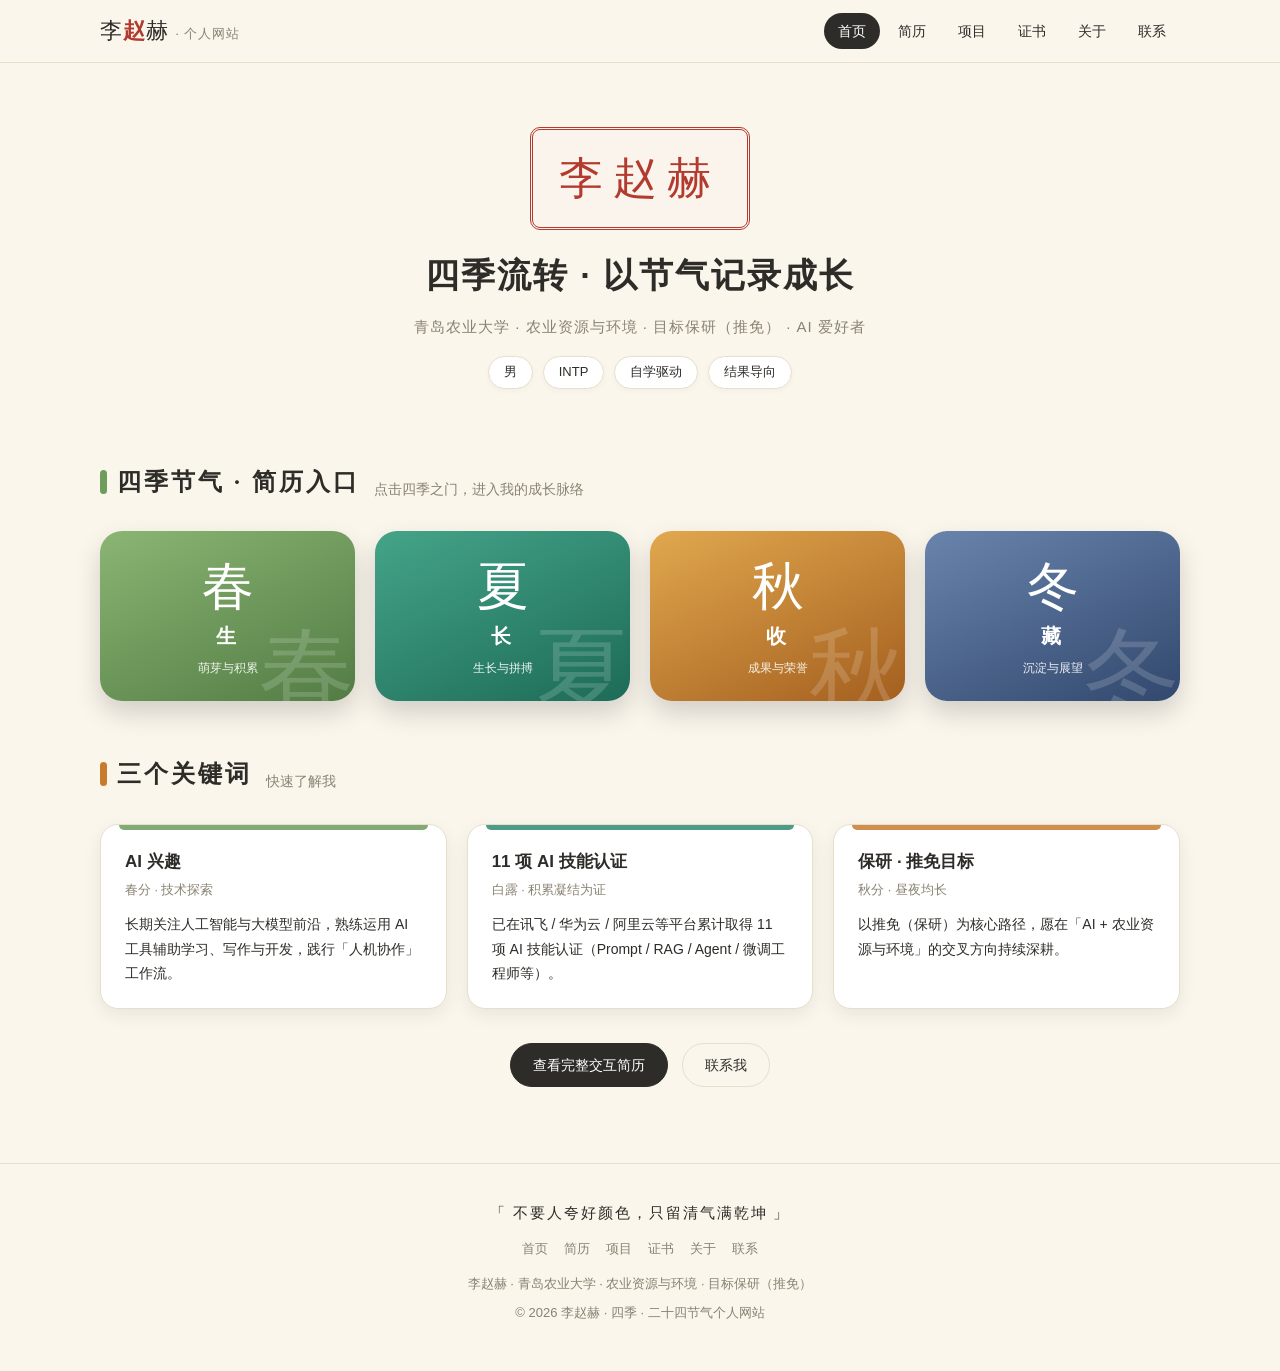
==== index.html @ 1468bda0 "Add files via upload" ====
<!DOCTYPE html>
<html lang="zh-CN">
<head>
<meta charset="UTF-8">
<meta name="viewport" content="width=device-width, initial-scale=1.0">
<title>首页 · 李赵赫 · 个人网站</title>
<link rel="stylesheet" href="assets/style.css">
<link rel="icon" href="data:image/svg+xml,<svg xmlns='http://www.w3.org/2000/svg' viewBox='0 0 100 100'><text y='.9em' font-size='90'>🌿</text></svg>">
</head>
<body class="season-spring">
<div id="fx-box"></div>
<header class="site-header">
  <div class="site-nav">
    <a class="site-logo" href="index.html">李<b>赵</b>赫 <span style="font-size:13px;color:var(--muted);font-family:var(--kai);">· 个人网站</span></a>
    <button class="nav-toggle" aria-label="菜单">☰</button>
    <nav class="nav-links">
      <a class="nav-link" href="index.html">首页</a>
      <a class="nav-link" href="resume.html">简历</a>
      <a class="nav-link" href="projects.html">项目</a>
      <a class="nav-link" href="certificates.html">证书</a>
      <a class="nav-link" href="about.html">关于</a>
      <a class="nav-link" href="contact.html">联系</a>
    </nav>
  </div>
</header>
<main class="page">
  <div class="page-hero">
    <div class="hero-stamp">李赵赫</div>
    <h1>四季流转 · 以节气记录成长</h1>
    <p class="hero-sub">青岛农业大学 · 农业资源与环境 · 目标保研（推免） · AI 爱好者</p>
    <div class="hero-tags"><span class="tag">男</span><span class="tag">INTP</span><span class="tag">自学驱动</span><span class="tag">结果导向</span></div>
  </div>
  <section class="section">
    <div class="section-head"><h2 class="section-title sc-spring">四季节气 · 简历入口</h2><span class="section-sub">点击四季之门，进入我的成长脉络</span></div>
    <div class="grid grid-4">
      <a class="season-gate gate-spring" data-c="春" href="about.html"><span class="g-char">春</span><span class="g-name">生</span><span class="g-sub">萌芽与积累</span></a>
      <a class="season-gate gate-summer" data-c="夏" href="projects.html"><span class="g-char">夏</span><span class="g-name">长</span><span class="g-sub">生长与拼搏</span></a>
      <a class="season-gate gate-autumn" data-c="秋" href="certificates.html"><span class="g-char">秋</span><span class="g-name">收</span><span class="g-sub">成果与荣誉</span></a>
      <a class="season-gate gate-winter" data-c="冬" href="resume.html"><span class="g-char">冬</span><span class="g-name">藏</span><span class="g-sub">沉淀与展望</span></a>
    </div>
  </section>
  <section class="section">
    <div class="section-head"><h2 class="section-title sc-autumn">三个关键词</h2><span class="section-sub">快速了解我</span></div>
    <div class="grid grid-3">
      <div class="card sc-spring reveal"><div class="card-title">AI 兴趣</div><div class="card-sub">春分 · 技术探索</div><p>长期关注人工智能与大模型前沿，熟练运用 AI 工具辅助学习、写作与开发，践行「人机协作」工作流。</p></div>
      <div class="card sc-summer reveal"><div class="card-title">11 项 AI 技能认证</div><div class="card-sub">白露 · 积累凝结为证</div><p>已在讯飞 / 华为云 / 阿里云等平台累计取得 11 项 AI 技能认证（Prompt / RAG / Agent / 微调工程师等）。</p></div>
      <div class="card sc-autumn reveal"><div class="card-title">保研 · 推免目标</div><div class="card-sub">秋分 · 昼夜均长</div><p>以推免（保研）为核心路径，愿在「AI + 农业资源与环境」的交叉方向持续深耕。</p></div>
    </div>
    <div style="text-align:center; margin-top:34px; display:flex; gap:14px; justify-content:center; flex-wrap:wrap;">
      <a class="btn primary" href="resume.html">查看完整交互简历</a>
      <a class="btn ghost" href="contact.html">联系我</a>
    </div>
  </section>
</main>
<footer class="site-footer">
  <div class="f-quote">「 不要人夸好颜色，只留清气满乾坤 」</div>
  <div class="f-links">
    <a href="index.html">首页</a>
    <a href="resume.html">简历</a>
    <a href="projects.html">项目</a>
    <a href="certificates.html">证书</a>
    <a href="about.html">关于</a>
    <a href="contact.html">联系</a>
  </div>
  <p style="margin-top:12px;">李赵赫 · 青岛农业大学 · 农业资源与环境 · 目标保研（推免）</p>
  <p style="margin-top:6px;">© 2026 李赵赫 · 四季 · 二十四节气个人网站</p>
</footer>
<div class="lightbox" id="lightbox" onclick="if(event.target===this)this.classList.remove('open')">
  <button class="lb-close" onclick="document.getElementById('lightbox').classList.remove('open')" aria-label="关闭">✕</button>
  <button class="lb-nav lb-prev" aria-label="上一张">‹</button>
  <div class="lb-stage">
    <img id="lbImg" src="" alt="证书大图">
    <div class="lb-cap" id="lbCap"></div>
    <div class="lb-count" id="lbCount"></div>
  </div>
  <button class="lb-nav lb-next" aria-label="下一张">›</button>
</div>
<script src="assets/js/main.js"></script>
</body>
</html>
---- assets/style.css ----
/* ═══════════════════════════════════════════════════════════════
   李赵赫 · 个人网站 —— 全站共享样式（四季 · 二十四节气设计系统）
   所有页面统一使用本文件：顶部导航 / 页脚 / 页面结构 / 卡片 / 季节配色
   季节色工具类：sc-spring / sc-summer / sc-autumn / sc-winter
   ═══════════════════════════════════════════════════════════════ */
:root{
  --paper:#FAF6EC;
  --ink:#2E2C28;
  --muted:#8A8373;
  --line:#E7DFCC;
  --card:#FFFFFF;

  --spring:#6E9C5D;  --spring-deep:#4F7A40;  --spring-tint:#EDF3E6;
  --summer:#2E8B74;  --summer-deep:#1F6A58;  --summer-tint:#E4F0EA;
  --autumn:#C97B2D;  --autumn-deep:#A25E1D;  --autumn-tint:#F6ECDA;
  --winter:#4A6289;  --winter-deep:#35476B;  --winter-tint:#E6EAF1;

  --seal:#B23A2E;

  --xing:"华文行楷","STXingkai","Xingkai SC","STKaiti","KaiTi",cursive;
  --kai:"STKaiti","KaiTi","楷体",serif;
  --song:"STSong","SimSun","宋体",serif;

  --shadow:0 6px 18px rgba(0,0,0,.07);
  --shadow-lg:0 14px 32px rgba(0,0,0,.12);
}

*{box-sizing:border-box; margin:0; padding:0;}
html{scroll-behavior:smooth;}
body{
  background:var(--paper);
  color:var(--ink);
  font-family:"Microsoft YaHei","PingFang SC","Noto Sans SC",sans-serif;
  line-height:1.75;
  -webkit-font-smoothing:antialiased;
}
img{max-width:100%; display:block;}
a{color:var(--ink);}

/* ═══════════ 顶部导航 ═══════════ */
.site-header{
  position:sticky; top:0; z-index:60;
  background:rgba(250,246,236,.94);
  backdrop-filter:blur(8px);
  border-bottom:1px solid var(--line);
}
.site-nav{
  max-width:1120px; margin:0 auto; padding:0 20px; height:62px;
  display:flex; align-items:center; gap:6px; position:relative;
}
.site-logo{
  font-family:var(--xing); font-size:22px; letter-spacing:1px;
  color:var(--ink); text-decoration:none; margin-right:auto; white-space:nowrap;
}
.site-logo b{color:var(--seal);}
.nav-links{display:flex; gap:4px; align-items:center;}
.nav-link{
  color:var(--ink); text-decoration:none; font-size:14px;
  padding:6px 14px; border-radius:20px; transition:.2s; white-space:nowrap;
}
.nav-link:hover{background:#fff; box-shadow:var(--shadow);}
.nav-link.active{color:#fff; background:var(--ink);}
.nav-toggle{
  display:none; background:none; border:1px solid var(--line); border-radius:10px;
  padding:6px 13px; font-size:17px; cursor:pointer; color:var(--ink);
}
@media (max-width:720px){
  .nav-links{
    display:none; position:absolute; top:62px; left:0; right:0;
    background:var(--paper); border-bottom:1px solid var(--line);
    padding:10px 20px 14px; flex-direction:column; align-items:flex-start; gap:2px;
    box-shadow:0 18px 30px rgba(0,0,0,.08);
  }
  .nav-links.open{display:flex;}
  .nav-toggle{display:inline-block;}
}

/* ═══════════ 页脚 ═══════════ */
.site-footer{
  margin-top:76px; border-top:1px solid var(--line);
  padding:36px 20px 46px; text-align:center; color:var(--muted); font-size:13px;
}
.site-footer .f-quote{font-family:var(--kai); font-size:15px; letter-spacing:2px; color:var(--ink);}
.site-footer b{color:var(--seal);}
.f-links{margin-top:12px; display:flex; gap:16px; justify-content:center; flex-wrap:wrap;}
.f-links a{color:var(--muted); text-decoration:none; transition:.2s;}
.f-links a:hover{color:var(--seal);}

/* ═══════════ 页面容器 / 区块 ═══════════ */
.page{max-width:1120px; margin:0 auto; padding:0 20px;}
.section{margin-top:52px;}
.section-head{display:flex; align-items:baseline; gap:14px; margin-bottom:8px; flex-wrap:wrap;}
.section-title{
  font-family:var(--kai); font-size:24px; letter-spacing:3px; color:var(--ink);
  display:flex; align-items:center; gap:10px;
}
.section-title::before{content:""; width:7px; height:24px; border-radius:5px; background:var(--sc,var(--autumn));}
.section-title em{font-style:normal; font-size:13px; color:var(--muted); letter-spacing:1px; font-family:"Microsoft YaHei",sans-serif;}
.section-sub{color:var(--muted); font-size:13.5px; margin-bottom:22px;}

/* ═══════════ 页面 Hero ═══════════ */
.page-hero{text-align:center; padding:64px 20px 20px;}
.page-hero .hero-stamp{
  display:inline-block; border:3px double var(--seal); color:var(--seal);
  font-family:var(--xing); font-size:44px; letter-spacing:10px; padding:10px 26px; border-radius:10px;
  background:rgba(251,243,238,.6);
}
.page-hero h1{margin-top:16px; font-size:34px; letter-spacing:2px;}
.page-hero .hero-sub{margin-top:8px; color:var(--muted); font-size:15px; letter-spacing:1px;}
.page-hero .hero-tags{margin-top:16px; display:flex; gap:10px; justify-content:center; flex-wrap:wrap;}

/* ═══════════ 通用组件 ═══════════ */
.btn{
  display:inline-block; border:1px solid var(--line); background:#fff; color:var(--ink);
  border-radius:24px; padding:9px 22px; font-size:14px; cursor:pointer; text-decoration:none;
  transition:transform .2s, box-shadow .2s, border-color .2s; font-family:inherit;
}
.btn:hover{transform:translateY(-2px); box-shadow:var(--shadow); border-color:#C9BFAB;}
.btn.primary{background:var(--ink); color:#fff; border-color:var(--ink);}
.btn.primary:hover{background:#14120F;}
.btn.season{background:var(--sc,var(--autumn)); color:#fff; border-color:transparent;}
.btn.season:hover{filter:brightness(1.08);}
.btn.ghost{background:transparent;}
.progress{height:10px; border-radius:8px; background:#EDE6D6; margin-top:8px; overflow:hidden;}
.progress i{display:block; height:100%; border-radius:8px;}

.tag{
  display:inline-block; border:1px solid var(--line); background:#fff;
  border-radius:20px; padding:4px 15px; font-size:13px; box-shadow:0 2px 6px rgba(0,0,0,.03);
}
.tag b{color:var(--sc,var(--autumn));}

/* 卡片 */
.card{
  background:var(--card); border:1px solid var(--line); border-radius:18px;
  padding:22px 24px; box-shadow:var(--shadow); position:relative; overflow:hidden;
  transition:transform .28s cubic-bezier(.22,.61,.36,1), box-shadow .28s;
}
.card:hover{transform:translateY(-5px); box-shadow:var(--shadow-lg);}
.card::after{content:""; position:absolute; left:18px; right:18px; top:0; height:5px; border-radius:0 0 8px 8px; background:var(--sc,var(--autumn)); opacity:.85;}
.card .card-title{font-size:17px; font-weight:700; display:flex; align-items:center; flex-wrap:wrap; gap:8px;}
.card .card-sub{font-size:12.5px; color:var(--muted); margin-top:4px;}
.card p{margin-top:10px; font-size:14px;}
.card ul.dots{list-style:none; margin-top:10px;}
.card ul.dots li{position:relative; padding-left:18px; margin:7px 0; font-size:14px;}
.card ul.dots li::before{content:""; position:absolute; left:0; top:10px; width:7px; height:7px; border-radius:50%; background:var(--sc,var(--autumn));}

.grid{display:grid; gap:20px;}
.grid-2{grid-template-columns:repeat(auto-fit,minmax(320px,1fr));}
.grid-3{grid-template-columns:repeat(auto-fit,minmax(260px,1fr));}
.grid-4{grid-template-columns:repeat(auto-fit,minmax(210px,1fr));}

/* 季节配色工具类（配合 --sc 变量使用） */
.sc-spring{--sc:var(--spring); --sc-deep:var(--spring-deep);}
.sc-summer{--sc:var(--summer); --sc-deep:var(--summer-deep);}
.sc-autumn{--sc:var(--autumn); --sc-deep:var(--autumn-deep);}
.sc-winter{--sc:var(--winter); --sc-deep:var(--winter-deep);}
.tint-spring{background:linear-gradient(150deg,var(--spring-tint),transparent 65%);}
.tint-summer{background:linear-gradient(150deg,var(--summer-tint),transparent 65%);}
.tint-autumn{background:linear-gradient(150deg,var(--autumn-tint),transparent 65%);}
.tint-winter{background:linear-gradient(150deg,var(--winter-tint),transparent 65%);}

/* 季节门（首页 / 导航用） */
.season-gate{
  text-align:center; color:#fff; border:none; border-radius:22px; padding:26px 12px 22px; cursor:pointer;
  text-decoration:none; display:block; position:relative; overflow:hidden;
  box-shadow:0 12px 26px rgba(0,0,0,.16); transition:transform .3s, box-shadow .3s;
}
.season-gate:hover{transform:translateY(-7px) scale(1.02); box-shadow:0 20px 40px rgba(0,0,0,.22);}
.season-gate::before{content:attr(data-c); position:absolute; right:0; bottom:-20px; font-family:var(--xing); font-size:96px; opacity:.16; line-height:1;}
.season-gate .g-char{font-family:var(--xing); font-size:52px; line-height:1.15; display:block;}
.season-gate .g-name{font-size:20px; font-weight:700; letter-spacing:4px; display:block; margin-top:2px;}
.season-gate .g-sub{font-size:12px; opacity:.9; display:block; margin-top:4px;}
.gate-spring{background:linear-gradient(155deg,#8AB573,#527C44);}
.gate-summer{background:linear-gradient(155deg,#44A488,#1D6B58);}
.gate-autumn{background:linear-gradient(155deg,#E1A84E,#A45F1F);}
.gate-winter{background:linear-gradient(155deg,#6984AC,#32486E);}

/* 证书墙 */
.cert-grid{display:grid; grid-template-columns:repeat(auto-fill,minmax(190px,1fr)); gap:16px;}
.cert-slot{
  border:1px solid var(--line); border-radius:16px; padding:10px; background:#fff;
  text-align:center; box-shadow:var(--shadow); transition:transform .25s, box-shadow .25s;
}
.cert-slot:hover{transform:translateY(-5px); box-shadow:var(--shadow-lg);}
.cert-img{
  width:100%; aspect-ratio:4/3; border-radius:10px; overflow:hidden; position:relative; cursor:pointer;
  background:repeating-linear-gradient(45deg,#F3EEDA,#F3EEDA 10px,#EDE5D2 10px,#EDE5D2 20px);
  display:flex; align-items:center; justify-content:center; color:#A79E88; font-size:12px;
}
.cert-img img{width:100%; height:100%; object-fit:cover; transition:transform .35s;}
.cert-slot:hover .cert-img img{transform:scale(1.06);}
.cert-img .zoom-hint{position:absolute; bottom:7px; left:50%; transform:translateX(-50%); background:rgba(46,44,40,.66); color:#fff; font-size:11px; padding:2px 12px; border-radius:20px; opacity:0; transition:.25s; white-space:nowrap; pointer-events:none;}
.cert-slot:hover .cert-img .zoom-hint{opacity:1;}
.cert-name{font-size:13px; margin-top:8px; font-weight:600; color:#6B6457;}
.cert-group{font-size:12px; color:var(--muted); letter-spacing:1px;}

/* 灯箱 */
.lightbox{position:fixed; inset:0; z-index:200; background:rgba(20,18,14,.9); display:flex; align-items:center; justify-content:center; opacity:0; pointer-events:none; transition:opacity .3s;}
.lightbox.open{opacity:1; pointer-events:auto;}
.lb-stage{max-width:88vw; max-height:86vh; display:flex; flex-direction:column; align-items:center; justify-content:center; padding:0 70px;}
.lb-stage img{max-width:88vw; max-height:70vh; object-fit:contain; border-radius:10px; box-shadow:0 24px 70px rgba(0,0,0,.55); transform:scale(.95); transition:transform .3s;}
.lightbox.open .lb-stage img{transform:scale(1);}
.lb-cap{margin-top:14px; color:#fff; font-size:16px; font-weight:600; letter-spacing:1px;}
.lb-count{margin-top:6px; color:rgba(255,255,255,.6); font-size:12.5px; letter-spacing:2px;}
.lb-close{position:absolute; top:18px; right:24px; background:rgba(255,255,255,.14); border:none; color:#fff; font-size:17px; width:44px; height:44px; border-radius:50%; cursor:pointer;}
.lb-close:hover{background:rgba(255,255,255,.3);}
.lb-nav{position:absolute; top:50%; transform:translateY(-50%); background:rgba(255,255,255,.14); border:none; color:#fff; font-size:32px; width:54px; height:76px; border-radius:16px; cursor:pointer;}
.lb-nav:hover{background:rgba(255,255,255,.3);}
.lb-prev{left:20px;} .lb-next{right:20px;}

/* 飘落季节元素 */
.fx{position:fixed; z-index:0; top:-40px; pointer-events:none; animation:fxfall linear infinite; opacity:.4;}
body.season-spring .fx{background:var(--spring); border-radius:80% 0 80% 0;}
body.season-summer .fx{background:var(--summer); border-radius:30% 70% 60% 40%;}
body.season-autumn .fx{background:var(--autumn); border-radius:50% 50% 0 50%;}
body.season-winter .fx{background:var(--winter); border-radius:50%;}
@keyframes fxfall{
  0%{transform:translate3d(0,0,0) rotate(0deg);}
  100%{transform:translate3d(7vw,118vh,0) rotate(360deg);}
}

/* 滚动显现动画 */
.reveal{opacity:0; transform:translateY(22px); transition:opacity .6s ease, transform .6s ease;}
.reveal.visible{opacity:1; transform:none;}

/* 响应式 */
@media (max-width:720px){
  .page-hero{padding:44px 16px 12px;}
  .page-hero h1{font-size:27px;}
  .site-footer{margin-top:50px;}
}
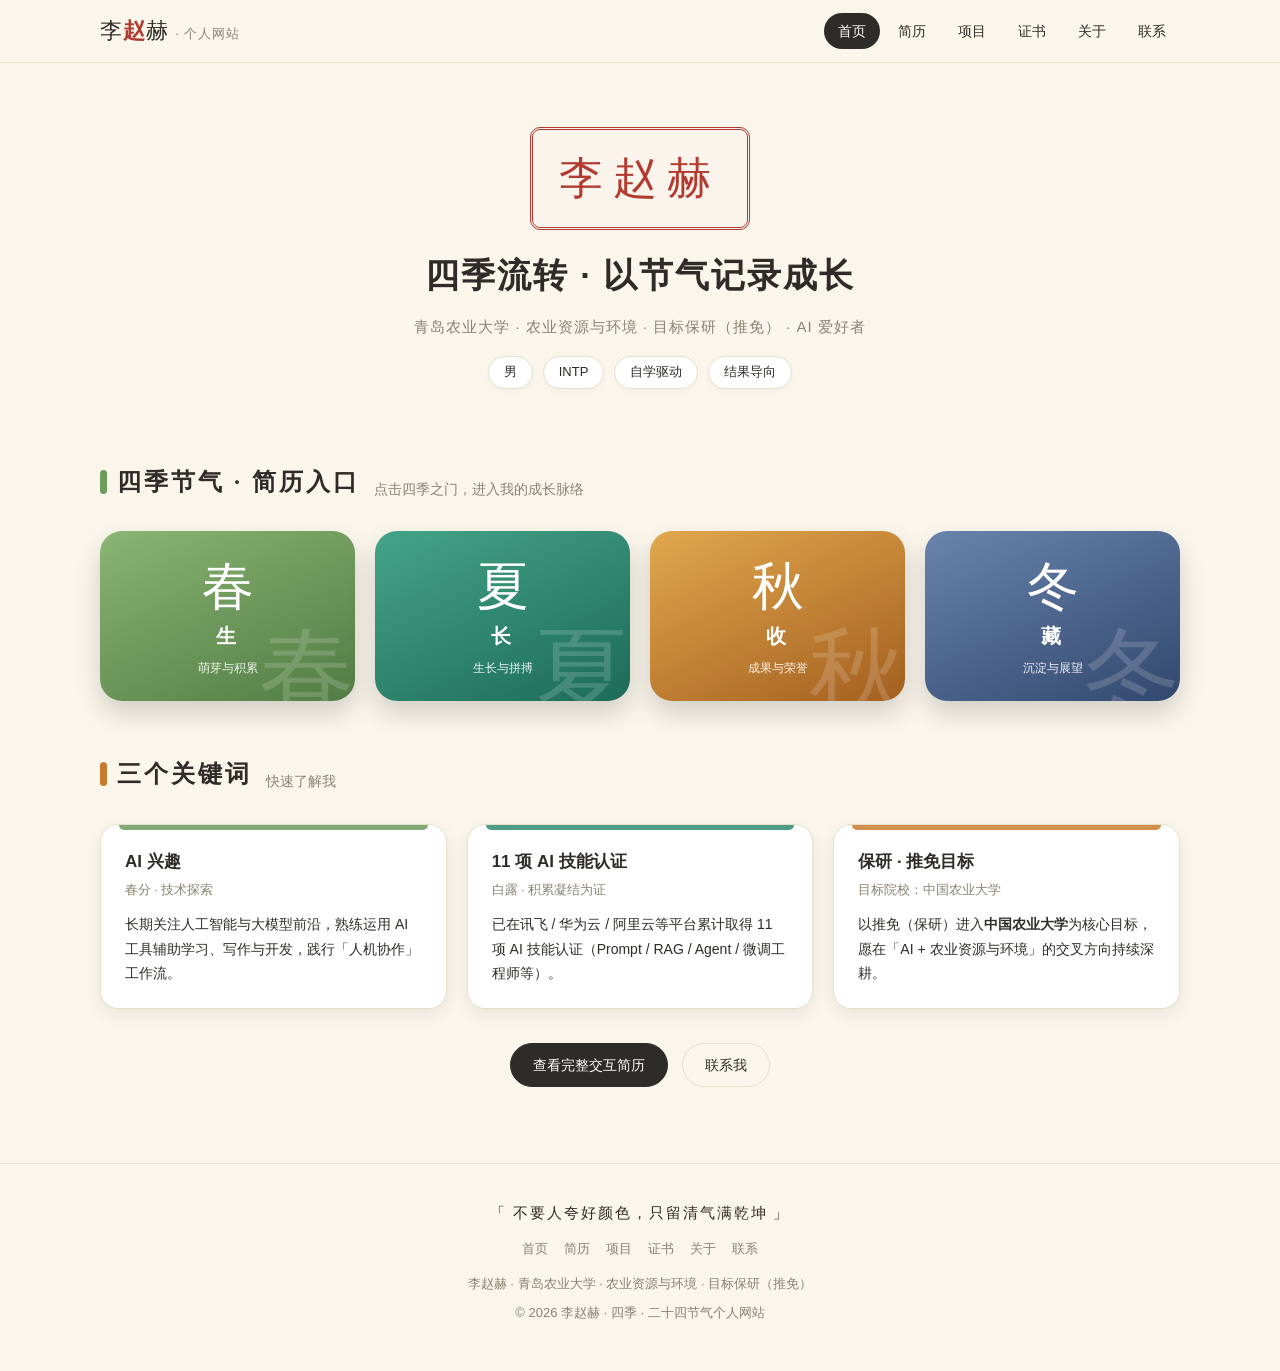
==== commit 7ac12820: "保研目标改为中国农业大学" ====
--- a/index.html
+++ b/index.html
@@ -44,7 +44,7 @@
     <div class="grid grid-3">
       <div class="card sc-spring reveal"><div class="card-title">AI 兴趣</div><div class="card-sub">春分 · 技术探索</div><p>长期关注人工智能与大模型前沿，熟练运用 AI 工具辅助学习、写作与开发，践行「人机协作」工作流。</p></div>
       <div class="card sc-summer reveal"><div class="card-title">11 项 AI 技能认证</div><div class="card-sub">白露 · 积累凝结为证</div><p>已在讯飞 / 华为云 / 阿里云等平台累计取得 11 项 AI 技能认证（Prompt / RAG / Agent / 微调工程师等）。</p></div>
-      <div class="card sc-autumn reveal"><div class="card-title">保研 · 推免目标</div><div class="card-sub">秋分 · 昼夜均长</div><p>以推免（保研）为核心路径，愿在「AI + 农业资源与环境」的交叉方向持续深耕。</p></div>
+      <div class="card sc-autumn reveal"><div class="card-title">保研 · 推免目标</div><div class="card-sub">目标院校：中国农业大学</div><p>以推免（保研）进入<b>中国农业大学</b>为核心目标，愿在「AI + 农业资源与环境」的交叉方向持续深耕。</p></div>
     </div>
     <div style="text-align:center; margin-top:34px; display:flex; gap:14px; justify-content:center; flex-wrap:wrap;">
       <a class="btn primary" href="resume.html">查看完整交互简历</a>
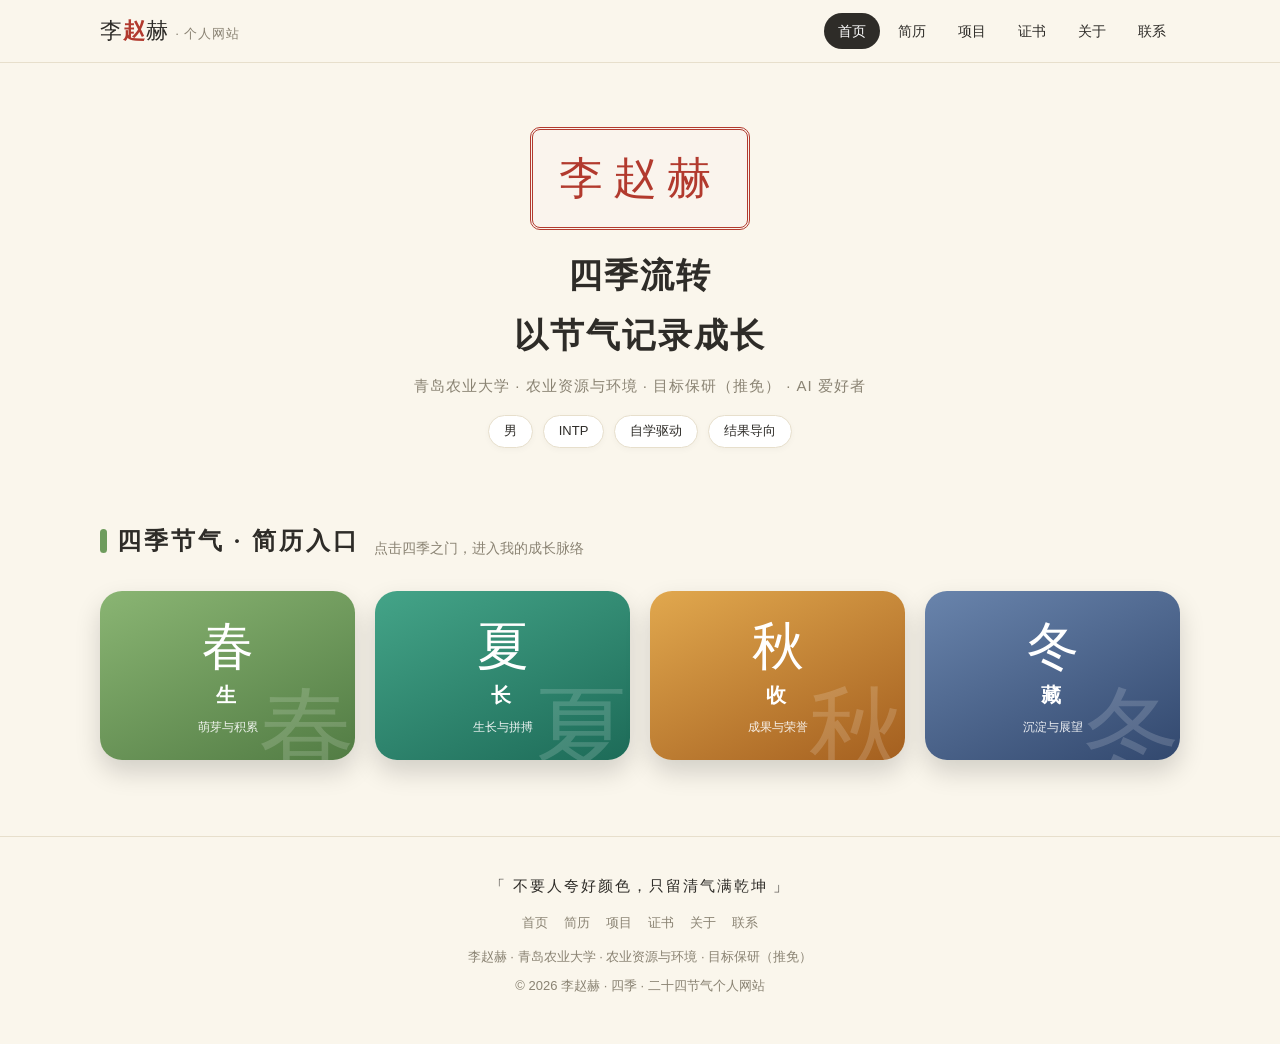
==== commit fb1d73bd: "整体完善：首页改版、四季门直达对应季、手机适配、待解锁锁定、多板块文案调整" ====
--- a/index.html
+++ b/index.html
@@ -26,29 +26,17 @@
 <main class="page">
   <div class="page-hero">
     <div class="hero-stamp">李赵赫</div>
-    <h1>四季流转 · 以节气记录成长</h1>
+    <h1>四季流转<br>以节气记录成长</h1>
     <p class="hero-sub">青岛农业大学 · 农业资源与环境 · 目标保研（推免） · AI 爱好者</p>
     <div class="hero-tags"><span class="tag">男</span><span class="tag">INTP</span><span class="tag">自学驱动</span><span class="tag">结果导向</span></div>
   </div>
   <section class="section">
     <div class="section-head"><h2 class="section-title sc-spring">四季节气 · 简历入口</h2><span class="section-sub">点击四季之门，进入我的成长脉络</span></div>
     <div class="grid grid-4">
-      <a class="season-gate gate-spring" data-c="春" href="about.html"><span class="g-char">春</span><span class="g-name">生</span><span class="g-sub">萌芽与积累</span></a>
-      <a class="season-gate gate-summer" data-c="夏" href="projects.html"><span class="g-char">夏</span><span class="g-name">长</span><span class="g-sub">生长与拼搏</span></a>
-      <a class="season-gate gate-autumn" data-c="秋" href="certificates.html"><span class="g-char">秋</span><span class="g-name">收</span><span class="g-sub">成果与荣誉</span></a>
-      <a class="season-gate gate-winter" data-c="冬" href="resume.html"><span class="g-char">冬</span><span class="g-name">藏</span><span class="g-sub">沉淀与展望</span></a>
-    </div>
-  </section>
-  <section class="section">
-    <div class="section-head"><h2 class="section-title sc-autumn">三个关键词</h2><span class="section-sub">快速了解我</span></div>
-    <div class="grid grid-3">
-      <div class="card sc-spring reveal"><div class="card-title">AI 兴趣</div><div class="card-sub">春分 · 技术探索</div><p>长期关注人工智能与大模型前沿，熟练运用 AI 工具辅助学习、写作与开发，践行「人机协作」工作流。</p></div>
-      <div class="card sc-summer reveal"><div class="card-title">11 项 AI 技能认证</div><div class="card-sub">白露 · 积累凝结为证</div><p>已在讯飞 / 华为云 / 阿里云等平台累计取得 11 项 AI 技能认证（Prompt / RAG / Agent / 微调工程师等）。</p></div>
-      <div class="card sc-autumn reveal"><div class="card-title">保研 · 推免目标</div><div class="card-sub">目标院校：中国农业大学</div><p>以推免（保研）进入<b>中国农业大学</b>为核心目标，愿在「AI + 农业资源与环境」的交叉方向持续深耕。</p></div>
-    </div>
-    <div style="text-align:center; margin-top:34px; display:flex; gap:14px; justify-content:center; flex-wrap:wrap;">
-      <a class="btn primary" href="resume.html">查看完整交互简历</a>
-      <a class="btn ghost" href="contact.html">联系我</a>
+      <a class="season-gate gate-spring" data-c="春" href="resume.html#spring"><span class="g-char">春</span><span class="g-name">生</span><span class="g-sub">萌芽与积累</span></a>
+      <a class="season-gate gate-summer" data-c="夏" href="resume.html#summer"><span class="g-char">夏</span><span class="g-name">长</span><span class="g-sub">生长与拼搏</span></a>
+      <a class="season-gate gate-autumn" data-c="秋" href="resume.html#autumn"><span class="g-char">秋</span><span class="g-name">收</span><span class="g-sub">成果与荣誉</span></a>
+      <a class="season-gate gate-winter" data-c="冬" href="resume.html#winter"><span class="g-char">冬</span><span class="g-name">藏</span><span class="g-sub">沉淀与展望</span></a>
     </div>
   </section>
 </main>
